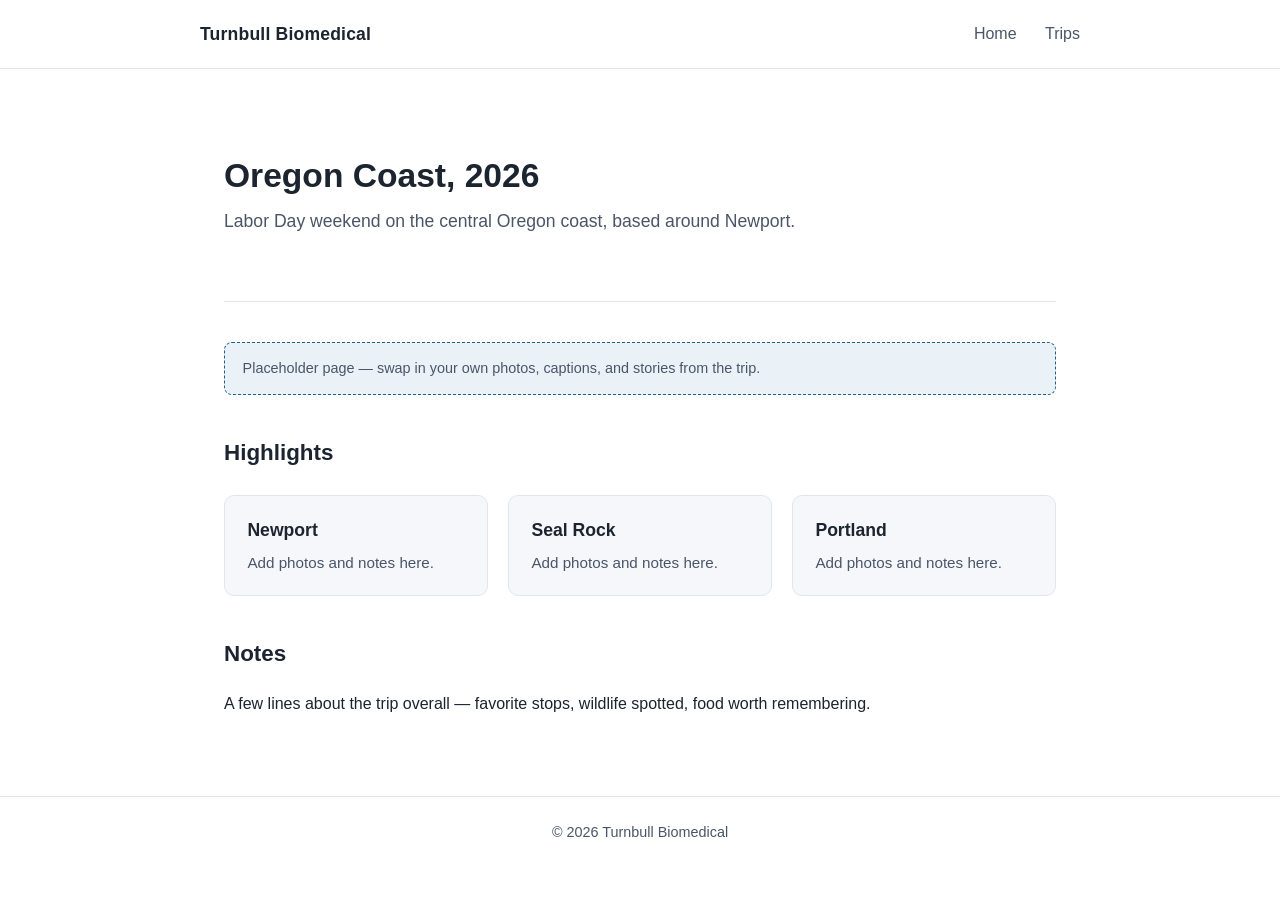
==== trips/oregon.html @ ddab0604 "Initial site" ====
<!DOCTYPE html>
<html lang="en">
<head>
  <meta charset="UTF-8">
  <meta name="viewport" content="width=device-width, initial-scale=1.0">
  <title>Oregon Coast, 2026 — Trips</title>
  <link rel="stylesheet" href="../assets/style.css">
</head>
<body>
  <header class="site-header">
    <div class="wrap">
      <div class="brand"><a href="../index.html" style="color:inherit;">Turnbull Biomedical</a></div>
      <nav>
        <a href="../index.html">Home</a>
        <a href="index.html">Trips</a>
      </nav>
    </div>
  </header>

  <main>
    <section class="hero">
      <h1>Oregon Coast, 2026</h1>
      <p class="trip-meta">Labor Day weekend on the central Oregon coast, based around Newport.</p>
    </section>

    <div class="placeholder-note">
      Placeholder page — swap in your own photos, captions, and stories from the trip.
    </div>

    <section>
      <h2>Highlights</h2>
      <div class="card-grid">
        <div class="card"><h3>Newport</h3><p>Add photos and notes here.</p></div>
        <div class="card"><h3>Seal Rock</h3><p>Add photos and notes here.</p></div>
        <div class="card"><h3>Portland</h3><p>Add photos and notes here.</p></div>
      </div>
    </section>

    <section>
      <h2>Notes</h2>
      <p>A few lines about the trip overall — favorite stops, wildlife spotted, food worth remembering.</p>
    </section>
  </main>

  <footer class="site-footer">
    &copy; 2026 Turnbull Biomedical
  </footer>
</body>
</html>
---- assets/style.css ----
/* Turnbull Biomedical — shared site styles */

:root {
  --ink: #1c2430;
  --ink-soft: #4a5568;
  --paper: #ffffff;
  --paper-soft: #f5f7fa;
  --line: #e2e6ec;
  --accent: #1f5f8b;
  --accent-soft: #eaf2f8;
  --max-width: 880px;
}

* { box-sizing: border-box; }

html { scroll-behavior: smooth; }

body {
  margin: 0;
  font-family: -apple-system, BlinkMacSystemFont, "Segoe UI", Helvetica, Arial, sans-serif;
  color: var(--ink);
  background: var(--paper);
  line-height: 1.6;
}

a { color: var(--accent); text-decoration: none; }
a:hover { text-decoration: underline; }

.site-header {
  border-bottom: 1px solid var(--line);
  padding: 1.25rem 1.5rem;
}

.site-header .wrap {
  max-width: var(--max-width);
  margin: 0 auto;
  display: flex;
  align-items: center;
  justify-content: space-between;
  flex-wrap: wrap;
  gap: 0.75rem;
}

.brand {
  font-weight: 700;
  font-size: 1.1rem;
  color: var(--ink);
  letter-spacing: 0.01em;
}

nav a {
  margin-left: 1.5rem;
  color: var(--ink-soft);
  font-weight: 500;
}

nav a:first-child { margin-left: 0; }
nav a:hover { color: var(--accent); text-decoration: none; }

main {
  max-width: var(--max-width);
  margin: 0 auto;
  padding: 3rem 1.5rem 4rem;
}

.hero {
  padding: 2rem 0 3rem;
  border-bottom: 1px solid var(--line);
  margin-bottom: 2.5rem;
}

.hero h1 {
  font-size: 2.1rem;
  margin: 0 0 0.75rem;
}

.hero p {
  color: var(--ink-soft);
  font-size: 1.1rem;
  max-width: 640px;
}

h2 { font-size: 1.4rem; margin-top: 2.5rem; }

.card-grid {
  display: grid;
  grid-template-columns: repeat(auto-fit, minmax(220px, 1fr));
  gap: 1.25rem;
  margin-top: 1.5rem;
}

.card {
  background: var(--paper-soft);
  border: 1px solid var(--line);
  border-radius: 10px;
  padding: 1.25rem 1.4rem;
}

.card h3 { margin: 0 0 0.4rem; font-size: 1.1rem; }
.card p { margin: 0; color: var(--ink-soft); font-size: 0.95rem; }

.placeholder-note {
  background: var(--accent-soft);
  border: 1px dashed var(--accent);
  border-radius: 8px;
  padding: 0.9rem 1.1rem;
  font-size: 0.9rem;
  color: var(--ink-soft);
  margin: 1.5rem 0;
}

.trip-meta {
  color: var(--ink-soft);
  font-size: 0.95rem;
  margin-top: -0.5rem;
}

.site-footer {
  border-top: 1px solid var(--line);
  padding: 1.5rem;
  text-align: center;
  color: var(--ink-soft);
  font-size: 0.9rem;
}
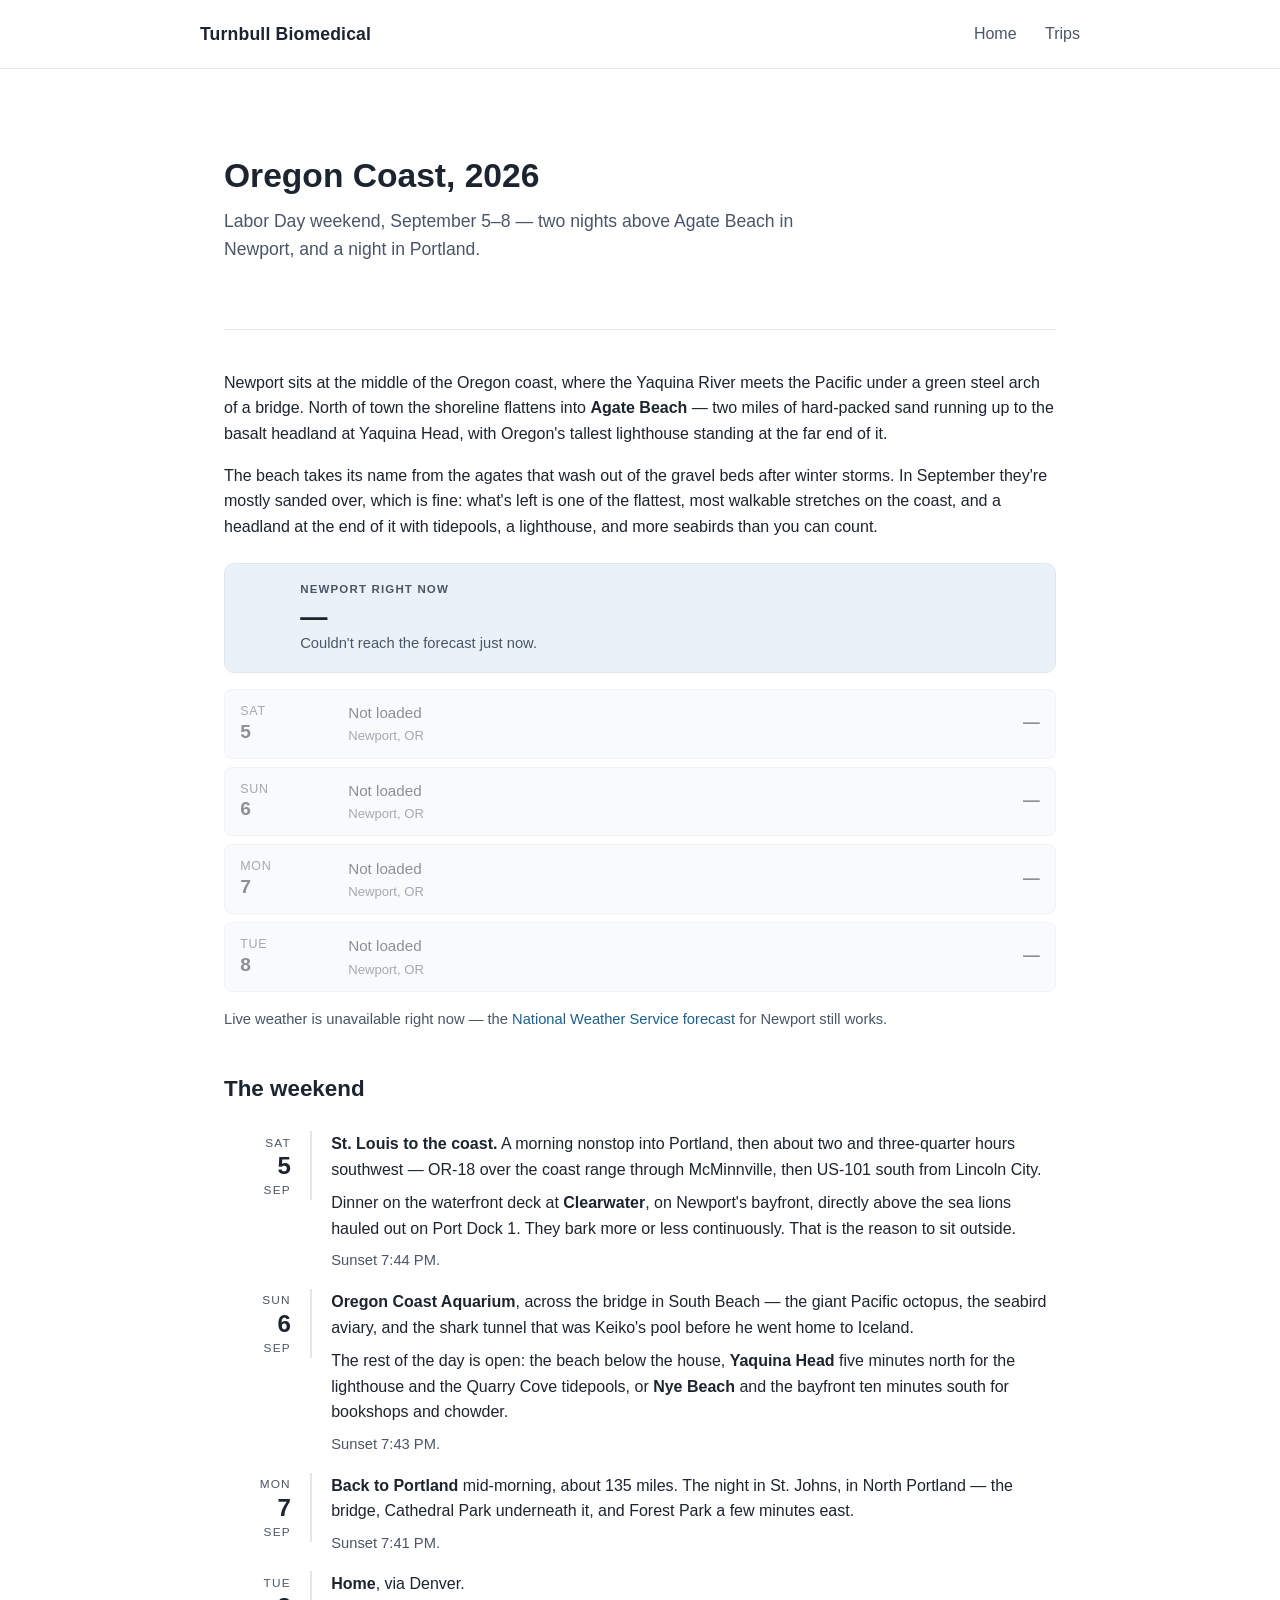
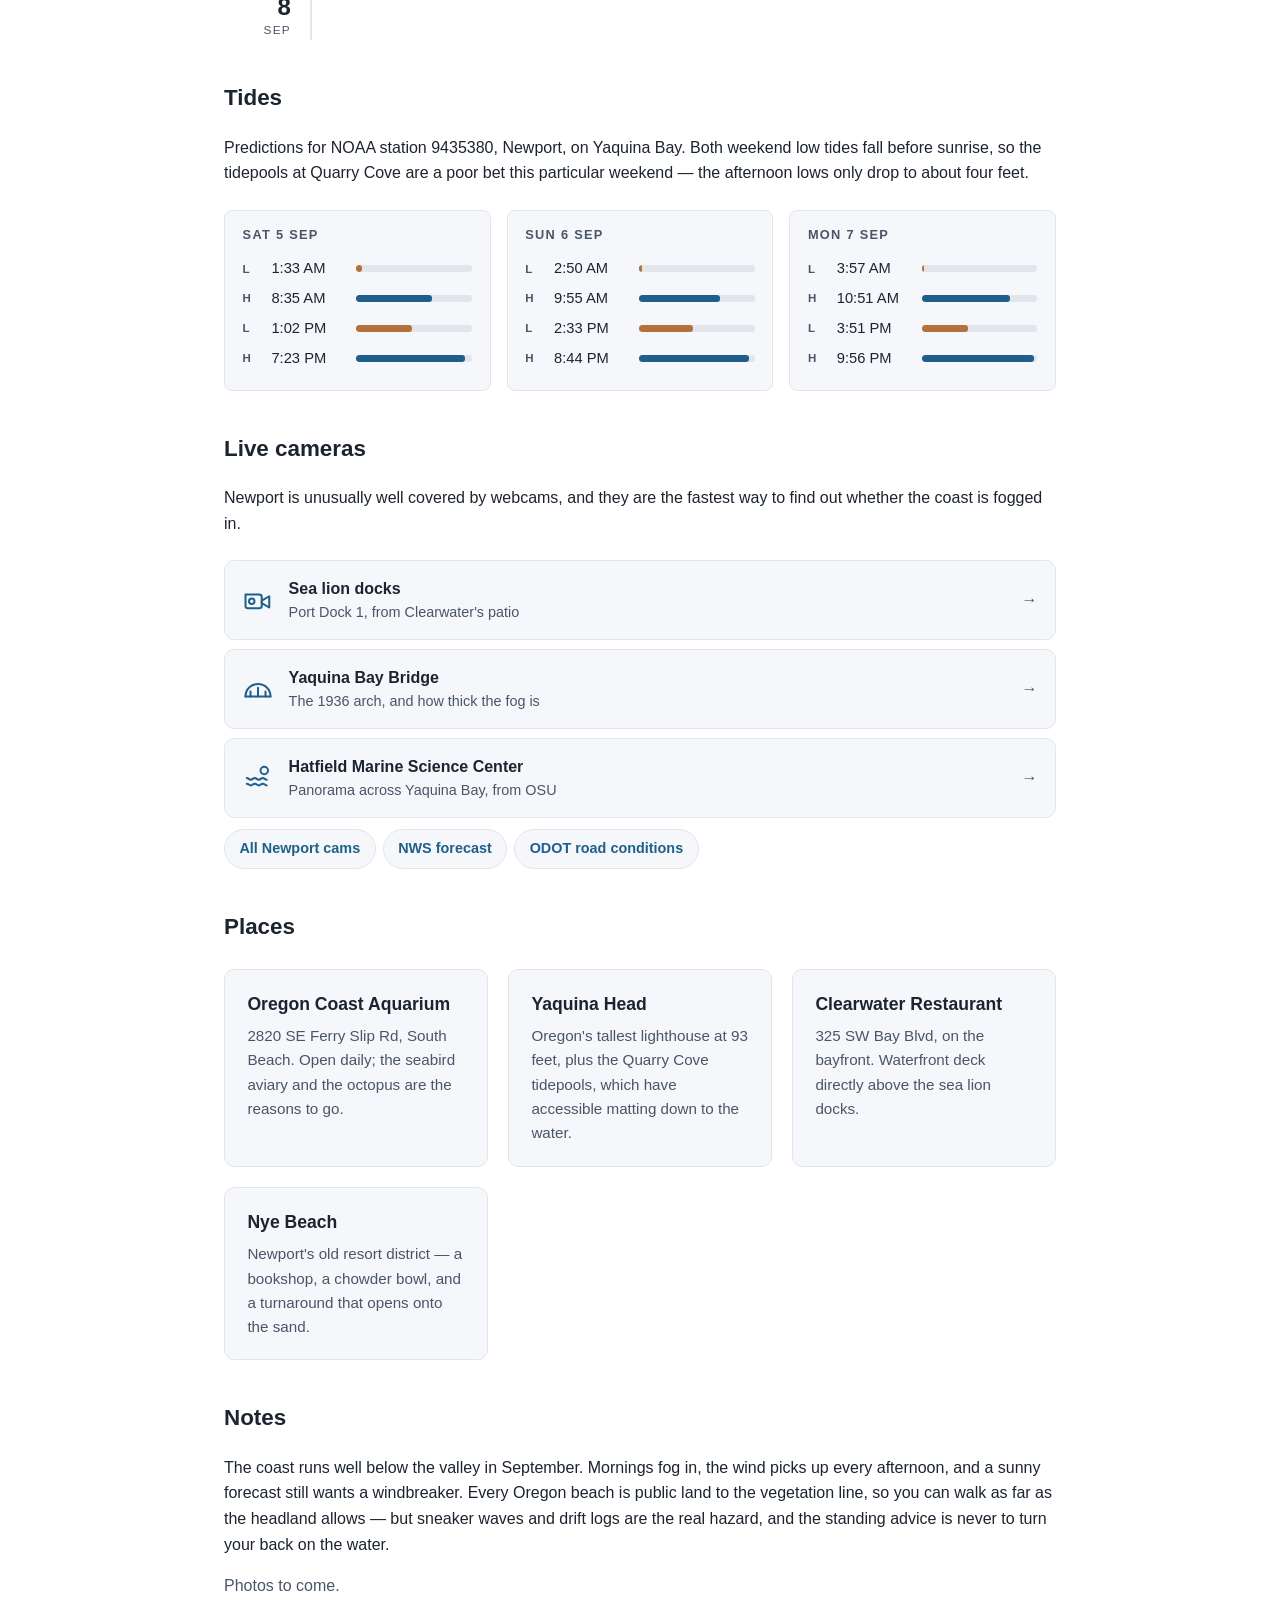
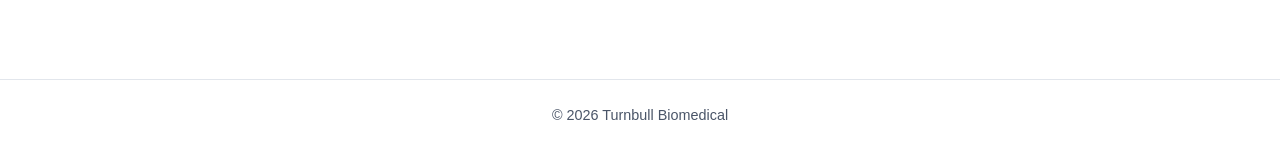
==== commit c3d86ba1: "Real Oregon trip page: content, tides, cameras, live weather" ====
--- a/trips/oregon.html
+++ b/trips/oregon.html
@@ -4,7 +4,135 @@
   <meta charset="UTF-8">
   <meta name="viewport" content="width=device-width, initial-scale=1.0">
   <title>Oregon Coast, 2026 — Trips</title>
+  <meta name="description" content="Labor Day weekend on the central Oregon coast — Agate Beach, Yaquina Head, and the sea lion docks at Newport.">
   <link rel="stylesheet" href="../assets/style.css">
+  <link rel="preconnect" href="https://api.open-meteo.com">
+  <style>
+    /* Page-local styles for the trip pages. Everything else comes from assets/style.css. */
+
+    .t-live {
+      display: flex;
+      align-items: center;
+      gap: 1rem;
+      background: var(--accent-soft);
+      border: 1px solid var(--line);
+      border-radius: 10px;
+      padding: 1rem 1.2rem;
+      margin: 1.5rem 0 0;
+      min-height: 84px;
+    }
+    .t-live .t-ic { flex: 0 0 auto; width: 40px; height: 40px; color: var(--accent); }
+    .t-live .t-ic svg { display: block; width: 100%; height: 100%; }
+    .t-live-label {
+      margin: 0 0 .15rem;
+      font-size: .72rem;
+      letter-spacing: .1em;
+      text-transform: uppercase;
+      color: var(--ink-soft);
+      font-weight: 600;
+    }
+    .t-live-temp {
+      margin: 0;
+      font-size: 1.7rem;
+      font-weight: 700;
+      line-height: 1.15;
+      font-variant-numeric: tabular-nums;
+    }
+    .t-live-temp small { font-size: .95rem; font-weight: 400; color: var(--ink-soft); }
+    .t-live-desc { margin: 0; font-size: .92rem; color: var(--ink-soft); }
+
+    .t-fc { display: flex; flex-direction: column; gap: .5rem; margin-top: 1rem; }
+    .t-fcrow {
+      display: grid;
+      grid-template-columns: 3.4rem 28px 1fr auto;
+      gap: .8rem;
+      align-items: center;
+      background: var(--paper-soft);
+      border: 1px solid var(--line);
+      border-radius: 8px;
+      padding: .7rem .95rem;
+    }
+    .t-fcrow .t-d { font-size: .78rem; color: var(--ink-soft); line-height: 1.25; text-transform: uppercase; letter-spacing: .06em; }
+    .t-fcrow .t-d b { display: block; font-size: 1.2rem; color: var(--ink); letter-spacing: 0; }
+    .t-fcrow .t-ic { color: var(--accent); }
+    .t-fcrow .t-ic svg { display: block; width: 28px; height: 28px; }
+    .t-fcrow .t-cond { font-size: .95rem; min-width: 0; }
+    .t-fcrow .t-cond em { display: block; font-style: normal; font-size: .82rem; color: var(--ink-soft); }
+    .t-fcrow .t-tt { font-size: 1.05rem; font-weight: 700; white-space: nowrap; font-variant-numeric: tabular-nums; }
+    .t-fcrow .t-tt span { font-weight: 400; color: var(--ink-soft); }
+    .t-skel { opacity: .5; }
+
+    .t-days { display: flex; flex-direction: column; gap: 1rem; margin-top: 1.5rem; }
+    .t-day {
+      display: grid;
+      grid-template-columns: 5.5rem 1fr;
+      gap: 1.2rem;
+      align-items: start;
+    }
+    .t-day .t-mark {
+      text-align: right;
+      border-right: 2px solid var(--line);
+      padding-right: 1.2rem;
+      padding-top: .15rem;
+    }
+    .t-day .t-mark span { display: block; font-size: .74rem; letter-spacing: .1em; text-transform: uppercase; color: var(--ink-soft); }
+    .t-day .t-mark b { display: block; font-size: 1.5rem; line-height: 1.2; }
+    .t-day .t-body p { margin: 0 0 .5rem; }
+    .t-day .t-body p:last-child { margin-bottom: 0; }
+    .t-day .t-body p.t-dim { font-size: .92rem; color: var(--ink-soft); }
+
+    .t-links { display: flex; flex-wrap: wrap; gap: .45rem; margin: .7rem 0 0; }
+    .t-links a {
+      display: inline-flex;
+      align-items: center;
+      min-height: 40px;
+      padding: 0 .9rem;
+      border: 1px solid var(--line);
+      border-radius: 20px;
+      background: var(--paper-soft);
+      font-size: .9rem;
+      font-weight: 600;
+      color: var(--accent);
+    }
+    .t-links a:hover { background: var(--accent-soft); text-decoration: none; }
+
+    .t-tides { display: grid; grid-template-columns: repeat(auto-fit, minmax(220px, 1fr)); gap: 1rem; margin-top: 1.5rem; }
+    .t-tideday { background: var(--paper-soft); border: 1px solid var(--line); border-radius: 8px; padding: .9rem 1.1rem 1rem; }
+    .t-tideday h3 { margin: 0 0 .5rem; font-size: .8rem; letter-spacing: .1em; text-transform: uppercase; color: var(--ink-soft); font-weight: 600; }
+    .t-tiderow { display: grid; grid-template-columns: 1.3rem 4.8rem 1fr; gap: .5rem; align-items: center; padding: .2rem 0; font-size: .92rem; font-variant-numeric: tabular-nums; }
+    .t-tiderow .t-t { font-size: .72rem; letter-spacing: .06em; color: var(--ink-soft); font-weight: 600; }
+    .t-tiderow .t-bar { height: .45rem; background: var(--line); border-radius: 3px; overflow: hidden; }
+    .t-tiderow .t-bar i { display: block; height: 100%; background: var(--accent); border-radius: 3px; }
+    .t-tiderow.t-low .t-bar i { background: #b4713a; }
+
+    .t-cams { display: flex; flex-direction: column; gap: .6rem; margin-top: 1.5rem; }
+    .t-cam {
+      display: flex;
+      align-items: center;
+      gap: 1rem;
+      border: 1px solid var(--line);
+      border-radius: 10px;
+      background: var(--paper-soft);
+      padding: .9rem 1.1rem;
+      min-height: 66px;
+    }
+    .t-cam:hover { background: var(--accent-soft); text-decoration: none; }
+    .t-cam .t-ic { flex: 0 0 auto; width: 30px; height: 30px; color: var(--accent); }
+    .t-cam .t-ic svg { display: block; width: 100%; height: 100%; }
+    .t-cam b { display: block; font-size: 1rem; color: var(--ink); }
+    .t-cam em { display: block; font-style: normal; font-size: .9rem; color: var(--ink-soft); }
+    .t-cam .t-arrow { margin-left: auto; color: var(--ink-soft); }
+
+    .t-note { font-size: .92rem; color: var(--ink-soft); margin-top: 1rem; }
+
+    @media (max-width: 32rem) {
+      .t-day { grid-template-columns: 3.6rem 1fr; gap: 0 .9rem; }
+      .t-day .t-mark { padding-right: .9rem; }
+      .t-day .t-mark b { font-size: 1.2rem; }
+      .t-fcrow { grid-template-columns: 3rem 24px 1fr auto; gap: .6rem; }
+      .t-fcrow .t-ic svg { width: 24px; height: 24px; }
+    }
+  </style>
 </head>
 <body>
   <header class="site-header">
@@ -20,30 +148,289 @@
   <main>
     <section class="hero">
       <h1>Oregon Coast, 2026</h1>
-      <p class="trip-meta">Labor Day weekend on the central Oregon coast, based around Newport.</p>
-    </section>
-
-    <div class="placeholder-note">
-      Placeholder page — swap in your own photos, captions, and stories from the trip.
-    </div>
-
-    <section>
-      <h2>Highlights</h2>
+      <p class="trip-meta">Labor Day weekend, September 5–8 — two nights above Agate Beach in Newport, and a night in Portland.</p>
+    </section>
+
+    <section>
+      <p>Newport sits at the middle of the Oregon coast, where the Yaquina River meets the Pacific under a green steel arch of a bridge. North of town the shoreline flattens into <strong>Agate Beach</strong> — two miles of hard-packed sand running up to the basalt headland at Yaquina Head, with Oregon's tallest lighthouse standing at the far end of it.</p>
+
+      <p>The beach takes its name from the agates that wash out of the gravel beds after winter storms. In September they're mostly sanded over, which is fine: what's left is one of the flattest, most walkable stretches on the coast, and a headland at the end of it with tidepools, a lighthouse, and more seabirds than you can count.</p>
+
+      <div class="t-live" id="now">
+        <div class="t-ic" id="nowIcon" aria-hidden="true"></div>
+        <div>
+          <p class="t-live-label">Newport right now</p>
+          <p class="t-live-temp" id="nowTemp">&mdash;<small>&deg;F</small></p>
+          <p class="t-live-desc" id="nowDesc">Checking the coast&hellip;</p>
+        </div>
+      </div>
+
+      <div class="t-fc" id="fc">
+        <div class="t-fcrow t-skel"><span class="t-d">Sat<b>5</b></span><span class="t-ic"></span><span class="t-cond">Loading&hellip;<em>Newport, OR</em></span><span class="t-tt">&mdash;</span></div>
+        <div class="t-fcrow t-skel"><span class="t-d">Sun<b>6</b></span><span class="t-ic"></span><span class="t-cond">Loading&hellip;<em>Newport, OR</em></span><span class="t-tt">&mdash;</span></div>
+        <div class="t-fcrow t-skel"><span class="t-d">Mon<b>7</b></span><span class="t-ic"></span><span class="t-cond">Loading&hellip;<em>Newport, OR</em></span><span class="t-tt">&mdash;</span></div>
+        <div class="t-fcrow t-skel"><span class="t-d">Tue<b>8</b></span><span class="t-ic"></span><span class="t-cond">Loading&hellip;<em>Newport, OR</em></span><span class="t-tt">&mdash;</span></div>
+      </div>
+      <p class="t-note" id="fcNote">Live conditions from Open-Meteo, refreshed whenever this page loads.</p>
+    </section>
+
+    <section>
+      <h2>The weekend</h2>
+      <div class="t-days">
+
+        <div class="t-day">
+          <div class="t-mark"><span>Sat</span><b>5</b><span>Sep</span></div>
+          <div class="t-body">
+            <p><strong>St. Louis to the coast.</strong> A morning nonstop into Portland, then about two and three-quarter hours southwest — OR-18 over the coast range through McMinnville, then US-101 south from Lincoln City.</p>
+            <p>Dinner on the waterfront deck at <strong>Clearwater</strong>, on Newport's bayfront, directly above the sea lions hauled out on Port Dock 1. They bark more or less continuously. That is the reason to sit outside.</p>
+            <p class="t-dim">Sunset 7:44 PM.</p>
+          </div>
+        </div>
+
+        <div class="t-day">
+          <div class="t-mark"><span>Sun</span><b>6</b><span>Sep</span></div>
+          <div class="t-body">
+            <p><strong>Oregon Coast Aquarium</strong>, across the bridge in South Beach — the giant Pacific octopus, the seabird aviary, and the shark tunnel that was Keiko's pool before he went home to Iceland.</p>
+            <p>The rest of the day is open: the beach below the house, <strong>Yaquina Head</strong> five minutes north for the lighthouse and the Quarry Cove tidepools, or <strong>Nye Beach</strong> and the bayfront ten minutes south for bookshops and chowder.</p>
+            <p class="t-dim">Sunset 7:43 PM.</p>
+          </div>
+        </div>
+
+        <div class="t-day">
+          <div class="t-mark"><span>Mon</span><b>7</b><span>Sep</span></div>
+          <div class="t-body">
+            <p><strong>Back to Portland</strong> mid-morning, about 135 miles. The night in St. Johns, in North Portland — the bridge, Cathedral Park underneath it, and Forest Park a few minutes east.</p>
+            <p class="t-dim">Sunset 7:41 PM.</p>
+          </div>
+        </div>
+
+        <div class="t-day">
+          <div class="t-mark"><span>Tue</span><b>8</b><span>Sep</span></div>
+          <div class="t-body">
+            <p><strong>Home</strong>, via Denver.</p>
+          </div>
+        </div>
+
+      </div>
+    </section>
+
+    <section>
+      <h2>Tides</h2>
+      <p>Predictions for NOAA station 9435380, Newport, on Yaquina Bay. Both weekend low tides fall before sunrise, so the tidepools at Quarry Cove are a poor bet this particular weekend — the afternoon lows only drop to about four feet.</p>
+
+      <div class="t-tides">
+
+        <div class="t-tideday">
+          <h3>Sat 5 Sep</h3>
+          <div class="t-tiderow t-low"><span class="t-t">L</span><span>1:33 AM</span><span class="t-bar"><i style="width:5%"></i></span></div>
+          <div class="t-tiderow"><span class="t-t">H</span><span>8:35 AM</span><span class="t-bar"><i style="width:65%"></i></span></div>
+          <div class="t-tiderow t-low"><span class="t-t">L</span><span>1:02 PM</span><span class="t-bar"><i style="width:48%"></i></span></div>
+          <div class="t-tiderow"><span class="t-t">H</span><span>7:23 PM</span><span class="t-bar"><i style="width:94%"></i></span></div>
+        </div>
+
+        <div class="t-tideday">
+          <h3>Sun 6 Sep</h3>
+          <div class="t-tiderow t-low"><span class="t-t">L</span><span>2:50 AM</span><span class="t-bar"><i style="width:3%"></i></span></div>
+          <div class="t-tiderow"><span class="t-t">H</span><span>9:55 AM</span><span class="t-bar"><i style="width:70%"></i></span></div>
+          <div class="t-tiderow t-low"><span class="t-t">L</span><span>2:33 PM</span><span class="t-bar"><i style="width:47%"></i></span></div>
+          <div class="t-tiderow"><span class="t-t">H</span><span>8:44 PM</span><span class="t-bar"><i style="width:95%"></i></span></div>
+        </div>
+
+        <div class="t-tideday">
+          <h3>Mon 7 Sep</h3>
+          <div class="t-tiderow t-low"><span class="t-t">L</span><span>3:57 AM</span><span class="t-bar"><i style="width:2%"></i></span></div>
+          <div class="t-tiderow"><span class="t-t">H</span><span>10:51 AM</span><span class="t-bar"><i style="width:76%"></i></span></div>
+          <div class="t-tiderow t-low"><span class="t-t">L</span><span>3:51 PM</span><span class="t-bar"><i style="width:40%"></i></span></div>
+          <div class="t-tiderow"><span class="t-t">H</span><span>9:56 PM</span><span class="t-bar"><i style="width:97%"></i></span></div>
+        </div>
+
+      </div>
+    </section>
+
+    <section>
+      <h2>Live cameras</h2>
+      <p>Newport is unusually well covered by webcams, and they are the fastest way to find out whether the coast is fogged in.</p>
+
+      <div class="t-cams">
+
+        <a class="t-cam" href="https://g1.ipcamlive.com/player/player.php?alias=clearwaterpatiocam">
+          <span class="t-ic" aria-hidden="true"><svg viewBox="0 0 24 24" fill="none" stroke="currentColor" stroke-width="1.6" stroke-linecap="round" stroke-linejoin="round"><path d="M2 7.5h11a2 2 0 0 1 2 2v7a2 2 0 0 1-2 2H4a2 2 0 0 1-2-2z"/><path d="M15 12.5l6-3.5v9l-6-3.5z"/><circle cx="7" cy="13" r="2.2"/></svg></span>
+          <span>
+            <b>Sea lion docks</b>
+            <em>Port Dock 1, from Clearwater's patio</em>
+          </span>
+          <span class="t-arrow">&rarr;</span>
+        </a>
+
+        <a class="t-cam" href="https://ipcamlive.com/player/player.php?alias=yaquinabaybridge">
+          <span class="t-ic" aria-hidden="true"><svg viewBox="0 0 24 24" fill="none" stroke="currentColor" stroke-width="1.6" stroke-linecap="round" stroke-linejoin="round"><path d="M2 18h20"/><path d="M2 18c0-6 4.5-10 10-10s10 4 10 10"/><path d="M6 18v-4M12 18v-7M18 18v-4"/></svg></span>
+          <span>
+            <b>Yaquina Bay Bridge</b>
+            <em>The 1936 arch, and how thick the fog is</em>
+          </span>
+          <span class="t-arrow">&rarr;</span>
+        </a>
+
+        <a class="t-cam" href="https://webcam.oregonstate.edu/yaquinabay">
+          <span class="t-ic" aria-hidden="true"><svg viewBox="0 0 24 24" fill="none" stroke="currentColor" stroke-width="1.6" stroke-linecap="round" stroke-linejoin="round"><path d="M3 16.5c1.6 0 1.6 1.4 3.2 1.4s1.6-1.4 3.2-1.4 1.6 1.4 3.2 1.4 1.6-1.4 3.2-1.4 1.6 1.4 3.2 1.4"/><path d="M3 12c1.6 0 1.6 1.4 3.2 1.4S7.8 12 9.4 12s1.6 1.4 3.2 1.4S14.2 12 15.8 12s1.6 1.4 3.2 1.4"/><circle cx="17" cy="6" r="3"/></svg></span>
+          <span>
+            <b>Hatfield Marine Science Center</b>
+            <em>Panorama across Yaquina Bay, from OSU</em>
+          </span>
+          <span class="t-arrow">&rarr;</span>
+        </a>
+
+      </div>
+
+      <div class="t-links">
+        <a href="https://www.discovernewport.com/webcams-newport">All Newport cams</a>
+        <a href="https://forecast.weather.gov/MapClick.php?lat=44.6368&amp;lon=-124.0535">NWS forecast</a>
+        <a href="https://www.tripcheck.com/">ODOT road conditions</a>
+      </div>
+    </section>
+
+    <section>
+      <h2>Places</h2>
       <div class="card-grid">
-        <div class="card"><h3>Newport</h3><p>Add photos and notes here.</p></div>
-        <div class="card"><h3>Seal Rock</h3><p>Add photos and notes here.</p></div>
-        <div class="card"><h3>Portland</h3><p>Add photos and notes here.</p></div>
+        <div class="card">
+          <h3>Oregon Coast Aquarium</h3>
+          <p>2820 SE Ferry Slip Rd, South Beach. Open daily; the seabird aviary and the octopus are the reasons to go.</p>
+        </div>
+        <div class="card">
+          <h3>Yaquina Head</h3>
+          <p>Oregon's tallest lighthouse at 93 feet, plus the Quarry Cove tidepools, which have accessible matting down to the water.</p>
+        </div>
+        <div class="card">
+          <h3>Clearwater Restaurant</h3>
+          <p>325 SW Bay Blvd, on the bayfront. Waterfront deck directly above the sea lion docks.</p>
+        </div>
+        <div class="card">
+          <h3>Nye Beach</h3>
+          <p>Newport's old resort district — a bookshop, a chowder bowl, and a turnaround that opens onto the sand.</p>
+        </div>
       </div>
     </section>
 
     <section>
       <h2>Notes</h2>
-      <p>A few lines about the trip overall — favorite stops, wildlife spotted, food worth remembering.</p>
+      <p>The coast runs well below the valley in September. Mornings fog in, the wind picks up every afternoon, and a sunny forecast still wants a windbreaker. Every Oregon beach is public land to the vegetation line, so you can walk as far as the headland allows — but sneaker waves and drift logs are the real hazard, and the standing advice is never to turn your back on the water.</p>
+      <p class="t-dim" style="color:var(--ink-soft);">Photos to come.</p>
     </section>
   </main>
 
   <footer class="site-footer">
     &copy; 2026 Turnbull Biomedical
   </footer>
+
+<script>
+(function () {
+  "use strict";
+
+  var LAT = 44.6368, LON = -124.0535;
+  var TRIP = ["2026-09-05", "2026-09-06", "2026-09-07", "2026-09-08"];
+
+  var S = 'fill="none" stroke="currentColor" stroke-width="1.6" stroke-linecap="round" stroke-linejoin="round"';
+  var ICONS = {
+    sun:   '<svg viewBox="0 0 24 24" ' + S + '><circle cx="12" cy="12" r="4.2"/><path d="M12 2v2M12 20v2M2 12h2M20 12h2M4.9 4.9l1.5 1.5M17.6 17.6l1.5 1.5M19.1 4.9l-1.5 1.5M6.4 17.6l-1.5 1.5"/></svg>',
+    part:  '<svg viewBox="0 0 24 24" ' + S + '><circle cx="8.5" cy="8.5" r="3.2"/><path d="M8.5 1.8v1.6M1.8 8.5h1.6M3.9 3.9l1.1 1.1M13.1 3.9l-1.1 1.1"/><path d="M7.5 19.5h9.8a3.2 3.2 0 0 0 .3-6.4 4.6 4.6 0 0 0-8.8-.6 3.5 3.5 0 0 0-1.3 7z"/></svg>',
+    cloud: '<svg viewBox="0 0 24 24" ' + S + '><path d="M6.8 18.5h10.4a3.4 3.4 0 0 0 .3-6.8 4.9 4.9 0 0 0-9.4-.7 3.7 3.7 0 0 0-1.3 7.5z"/></svg>',
+    fog:   '<svg viewBox="0 0 24 24" ' + S + '><path d="M6.8 14.5h10.4a3.4 3.4 0 0 0 .3-6.8 4.9 4.9 0 0 0-9.4-.7 3.7 3.7 0 0 0-1.3 7.5z"/><path d="M4 18h16M6 21h12"/></svg>',
+    rain:  '<svg viewBox="0 0 24 24" ' + S + '><path d="M6.8 14.8h10.4a3.4 3.4 0 0 0 .3-6.8 4.9 4.9 0 0 0-9.4-.7 3.7 3.7 0 0 0-1.3 7.5z"/><path d="M8.5 18l-1 3M13 18l-1 3M17.5 18l-1 3"/></svg>',
+    storm: '<svg viewBox="0 0 24 24" ' + S + '><path d="M6.8 14.2h10.4a3.4 3.4 0 0 0 .3-6.8 4.9 4.9 0 0 0-9.4-.7 3.7 3.7 0 0 0-1.3 7.5z"/><path d="M13 16l-3 4h3.5l-1 3.2"/></svg>'
+  };
+
+  function describe(code) {
+    if (code === 0) return ["Clear", "sun"];
+    if (code === 1) return ["Mostly clear", "sun"];
+    if (code === 2) return ["Partly cloudy", "part"];
+    if (code === 3) return ["Overcast", "cloud"];
+    if (code === 45 || code === 48) return ["Fog", "fog"];
+    if (code >= 51 && code <= 57) return ["Drizzle", "rain"];
+    if (code >= 61 && code <= 67) return ["Rain", "rain"];
+    if (code >= 71 && code <= 77) return ["Snow", "rain"];
+    if (code >= 80 && code <= 82) return ["Rain showers", "rain"];
+    if (code === 85 || code === 86) return ["Snow showers", "rain"];
+    if (code >= 95) return ["Thunderstorms", "storm"];
+    return ["—", "cloud"];
+  }
+
+  var DOW = ["Sun", "Mon", "Tue", "Wed", "Thu", "Fri", "Sat"];
+  function label(iso) {
+    var p = iso.split("-");
+    var d = new Date(Number(p[0]), Number(p[1]) - 1, Number(p[2]));
+    return [DOW[d.getDay()], String(Number(p[2]))];
+  }
+
+  function esc(s) {
+    return String(s).replace(/[&<>"]/g, function (c) {
+      return { "&": "&amp;", "<": "&lt;", ">": "&gt;", '"': "&quot;" }[c];
+    });
+  }
+
+  var url = "https://api.open-meteo.com/v1/forecast" +
+    "?latitude=" + LAT + "&longitude=" + LON +
+    "&current=temperature_2m,weather_code,wind_speed_10m" +
+    "&daily=weather_code,temperature_2m_max,temperature_2m_min,precipitation_probability_max,wind_speed_10m_max" +
+    "&temperature_unit=fahrenheit&wind_speed_unit=mph&timezone=America%2FLos_Angeles&forecast_days=10";
+
+  fetch(url, { cache: "no-store" })
+    .then(function (r) {
+      if (!r.ok) throw new Error("HTTP " + r.status);
+      return r.json();
+    })
+    .then(function (data) {
+      var cur = data && data.current;
+      var day = data && data.daily;
+      if (!cur || !day || !day.time) throw new Error("unexpected shape");
+
+      var d = describe(cur.weather_code);
+      document.getElementById("nowIcon").innerHTML = ICONS[d[1]];
+      document.getElementById("nowTemp").innerHTML =
+        Math.round(cur.temperature_2m) + "<small>°F</small>";
+      document.getElementById("nowDesc").textContent =
+        d[0] + " · wind " + Math.round(cur.wind_speed_10m) + " mph";
+
+      var want = TRIP.filter(function (t) { return day.time.indexOf(t) !== -1; });
+      if (want.length === 0) want = day.time.slice(0, 4);
+
+      var html = "";
+      for (var i = 0; i < want.length; i++) {
+        var idx = day.time.indexOf(want[i]);
+        if (idx === -1) continue;
+        var dd = describe(day.weather_code[idx]);
+        var lab = label(want[i]);
+        var pop = day.precipitation_probability_max[idx];
+        var wind = Math.round(day.wind_speed_10m_max[idx]);
+        var sub = (pop === null || pop === undefined ? "" : pop + "% rain · ") + "wind to " + wind + " mph";
+        html +=
+          '<div class="t-fcrow">' +
+            '<span class="t-d">' + esc(lab[0]) + '<b>' + esc(lab[1]) + '</b></span>' +
+            '<span class="t-ic" aria-hidden="true">' + ICONS[dd[1]] + '</span>' +
+            '<span class="t-cond">' + esc(dd[0]) + '<em>' + esc(sub) + '</em></span>' +
+            '<span class="t-tt">' + Math.round(day.temperature_2m_max[idx]) +
+              '<span>/' + Math.round(day.temperature_2m_min[idx]) + '</span></span>' +
+          '</div>';
+      }
+      if (html) document.getElementById("fc").innerHTML = html;
+
+      var stamp = new Date();
+      document.getElementById("fcNote").textContent =
+        "Live conditions from Open-Meteo · updated " +
+        stamp.toLocaleTimeString([], { hour: "numeric", minute: "2-digit" });
+    })
+    .catch(function () {
+      document.getElementById("nowTemp").innerHTML = "&mdash;";
+      document.getElementById("nowDesc").textContent =
+        "Couldn't reach the forecast just now.";
+      var rows = document.querySelectorAll("#fc .t-fcrow");
+      for (var i = 0; i < rows.length; i++) {
+        rows[i].querySelector(".t-cond").innerHTML = "Not loaded<em>Newport, OR</em>";
+      }
+      document.getElementById("fcNote").innerHTML =
+        'Live weather is unavailable right now — the ' +
+        '<a href="https://forecast.weather.gov/MapClick.php?lat=44.6368&amp;lon=-124.0535">National Weather Service forecast</a> for Newport still works.';
+    });
+})();
+</script>
 </body>
 </html>
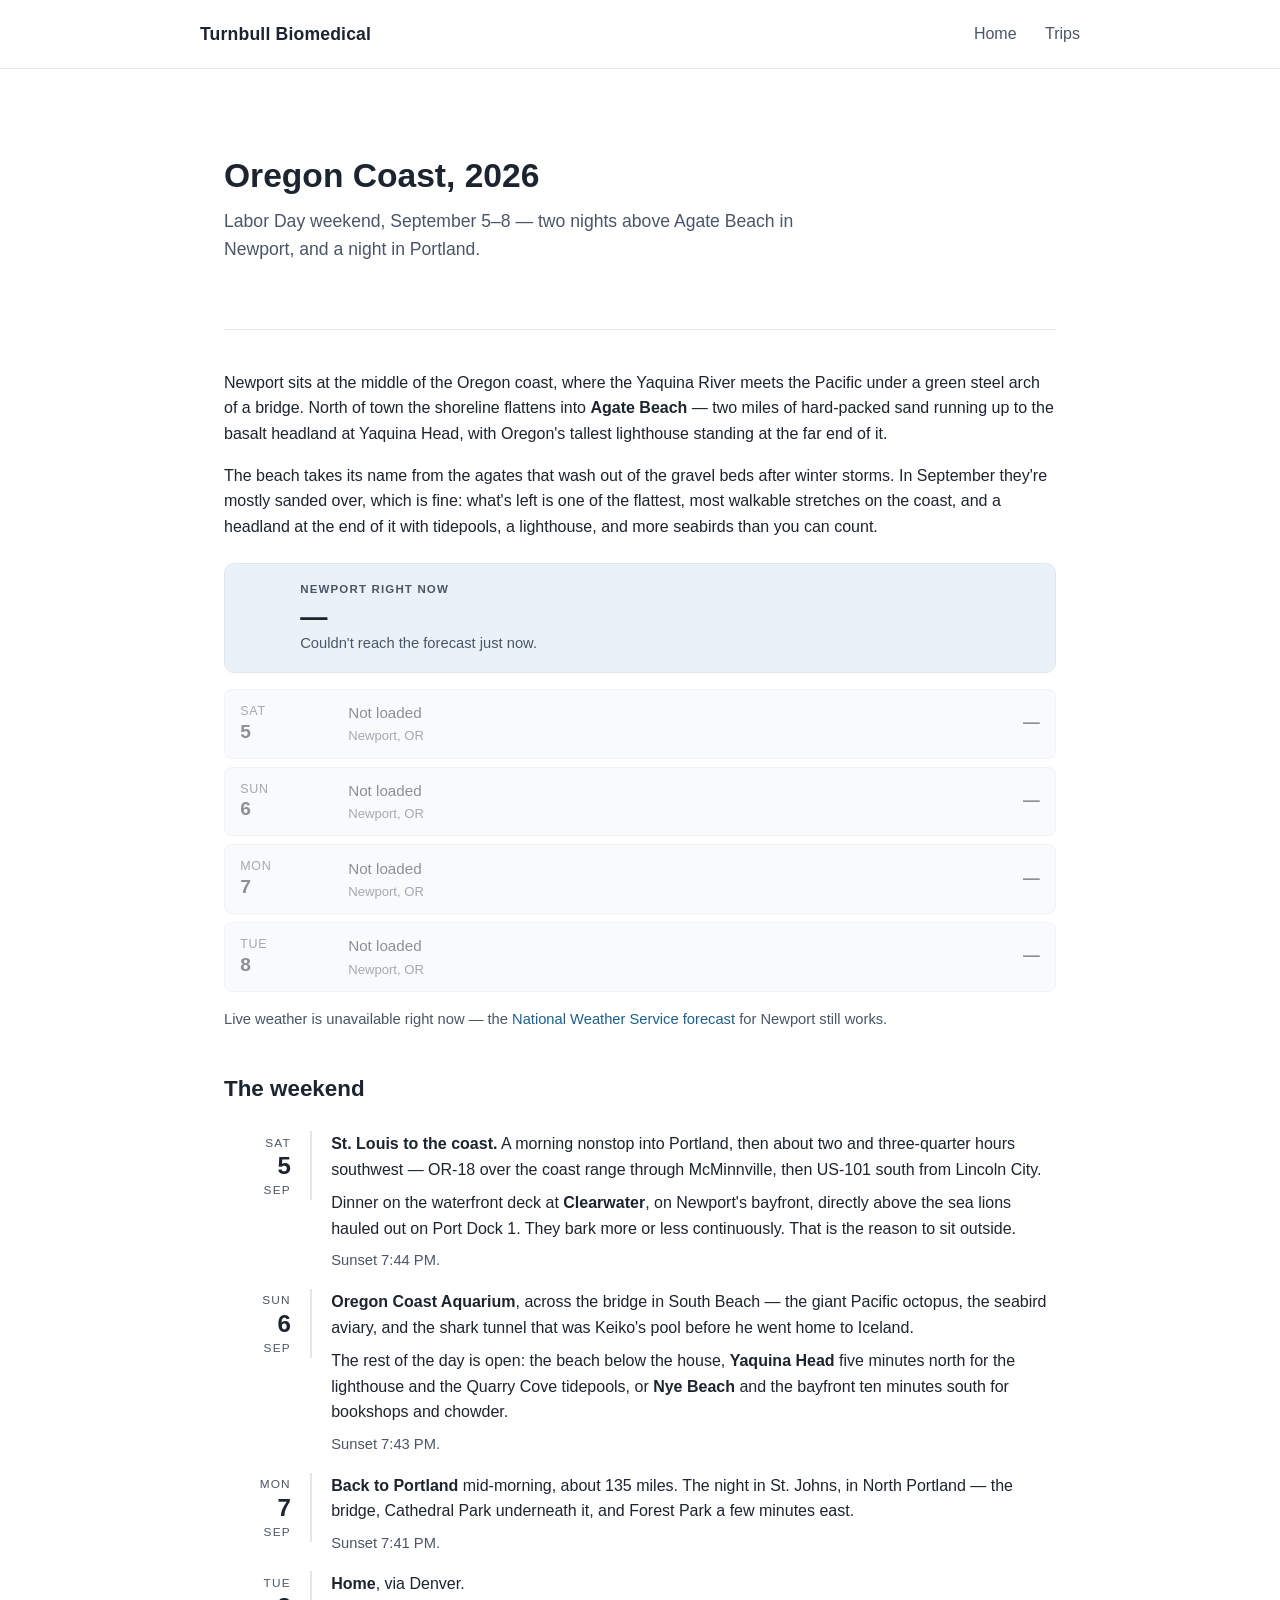
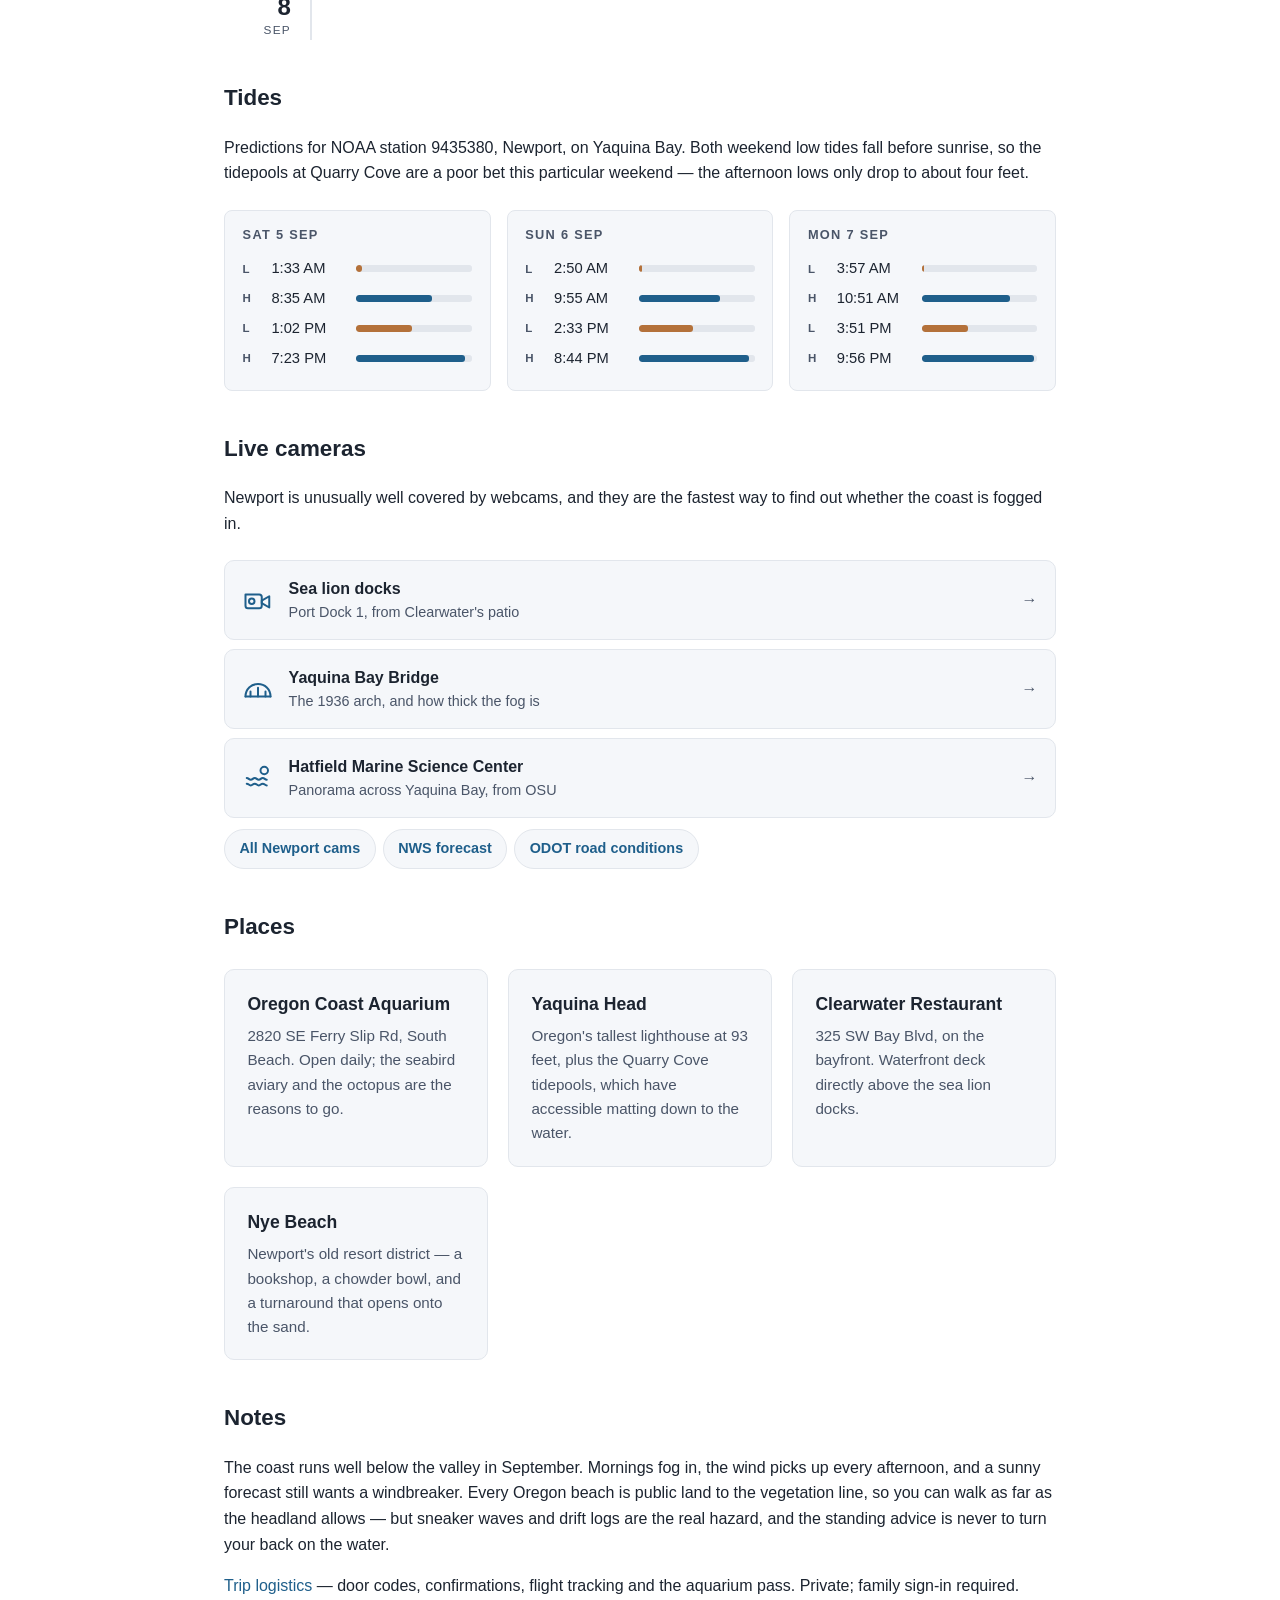
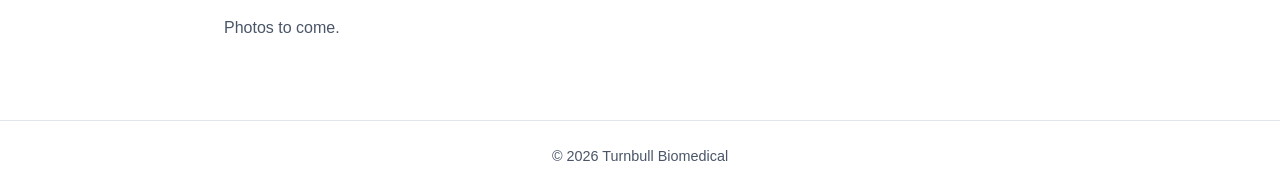
==== commit 22c73c8b: "Link to private trip logistics page" ====
--- a/trips/oregon.html
+++ b/trips/oregon.html
@@ -314,6 +314,7 @@
     <section>
       <h2>Notes</h2>
       <p>The coast runs well below the valley in September. Mornings fog in, the wind picks up every afternoon, and a sunny forecast still wants a windbreaker. Every Oregon beach is public land to the vegetation line, so you can walk as far as the headland allows — but sneaker waves and drift logs are the real hazard, and the standing advice is never to turn your back on the water.</p>
+      <p><a href="https://flat-snowflake-44e0.isaiah-turnbull.workers.dev/">Trip logistics</a> — door codes, confirmations, flight tracking and the aquarium pass. Private; family sign-in required.</p>
       <p class="t-dim" style="color:var(--ink-soft);">Photos to come.</p>
     </section>
   </main>
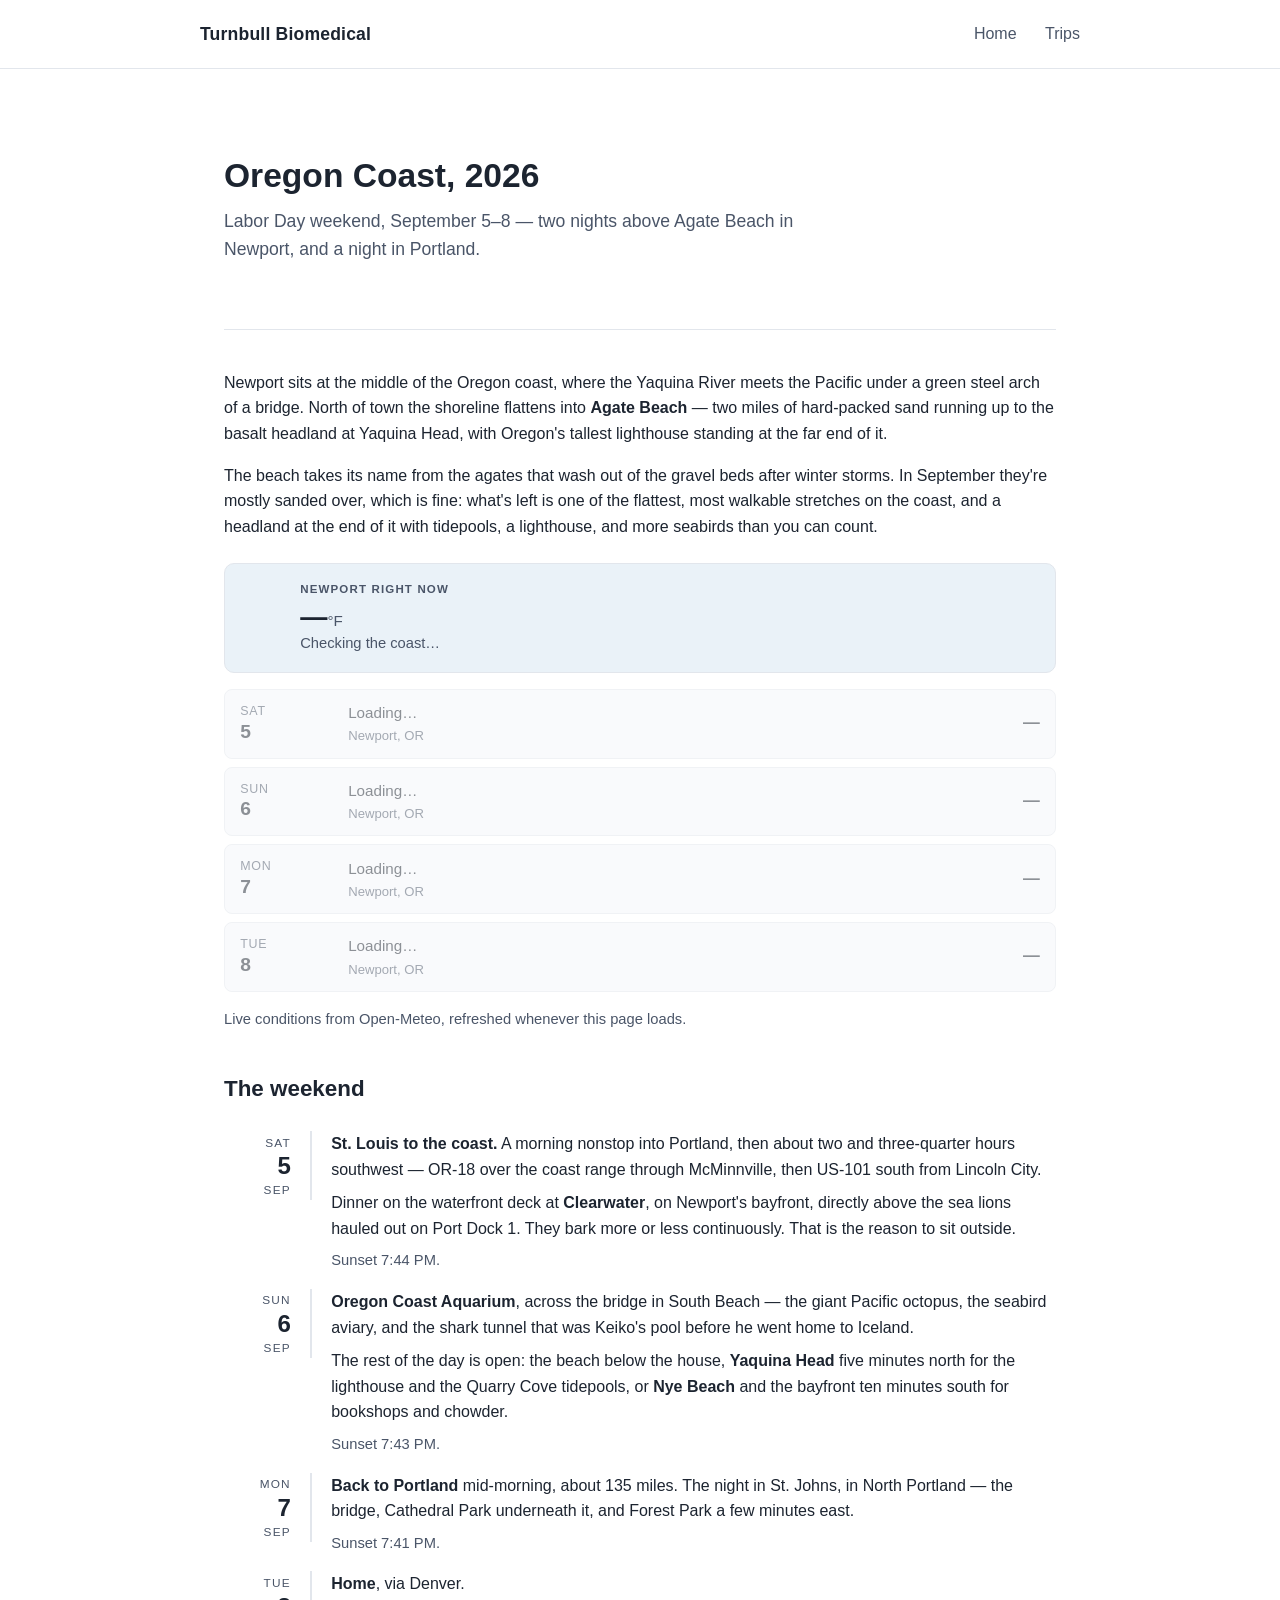
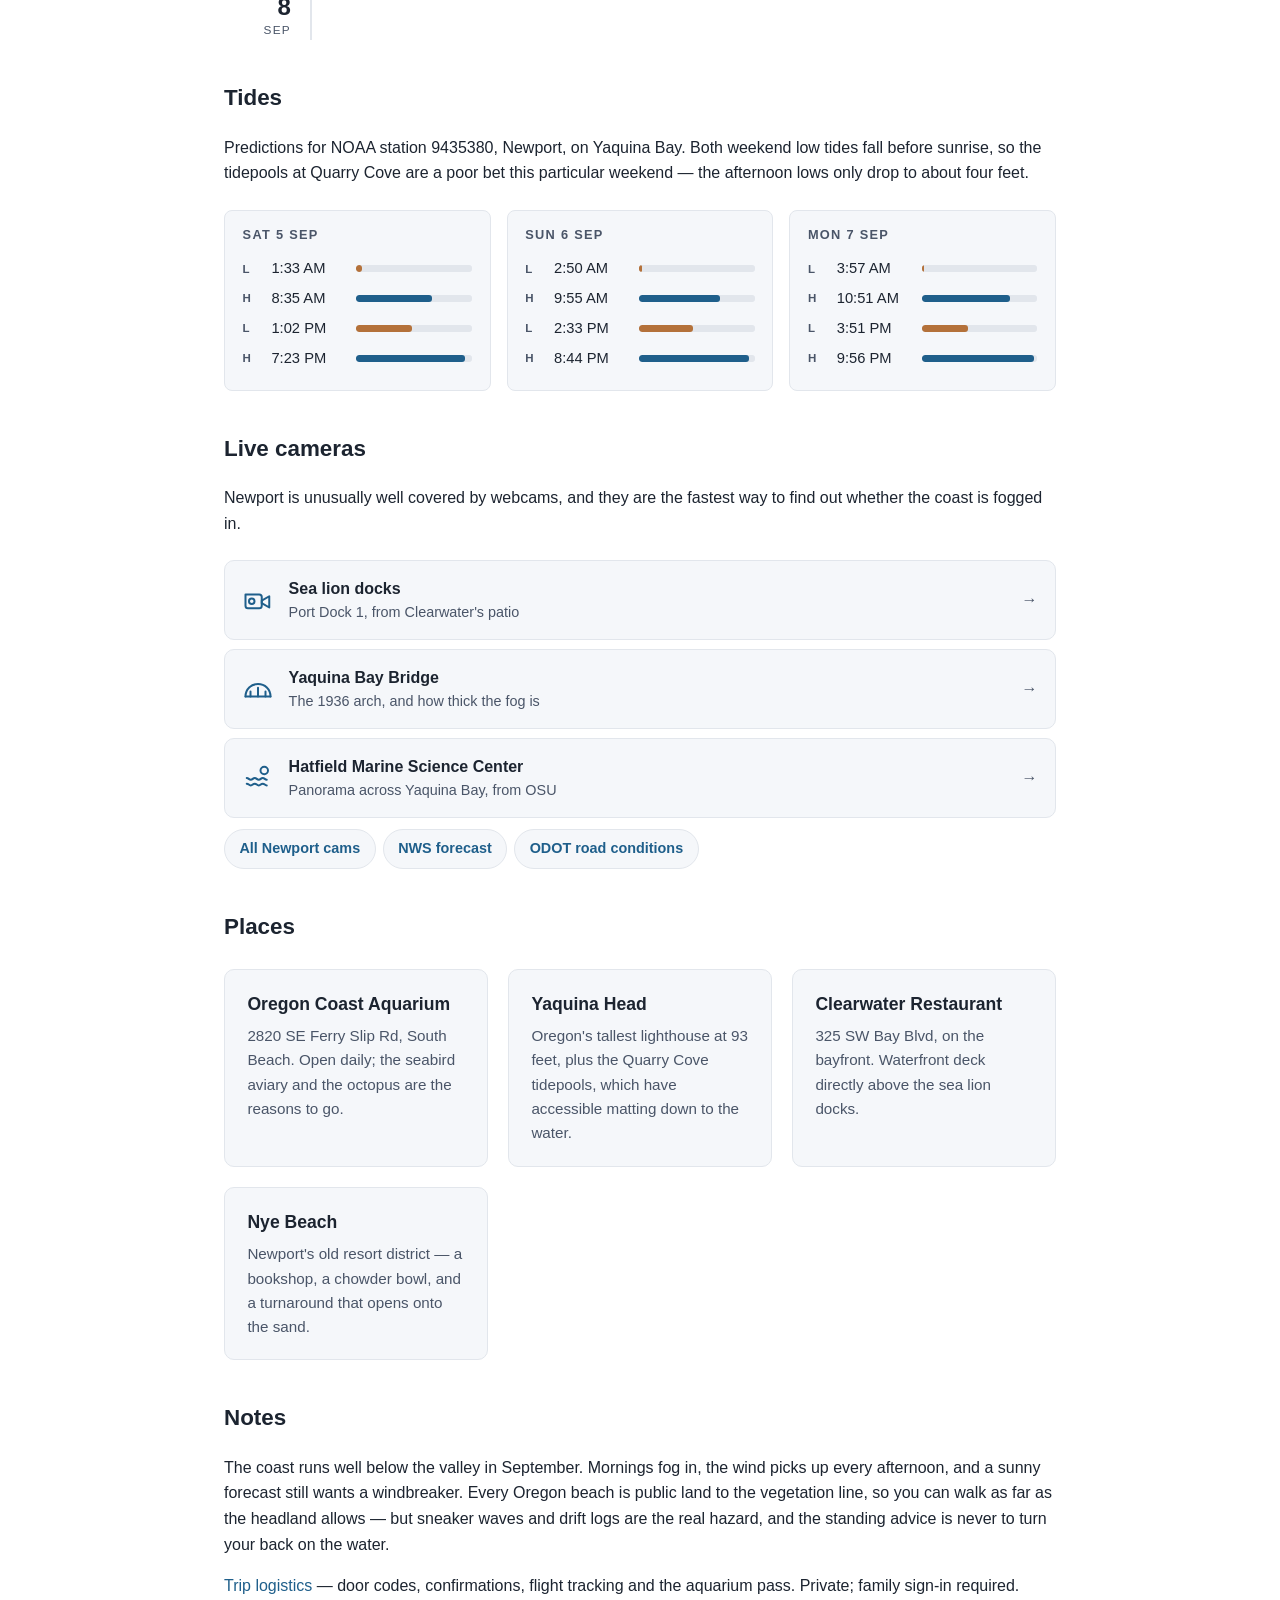
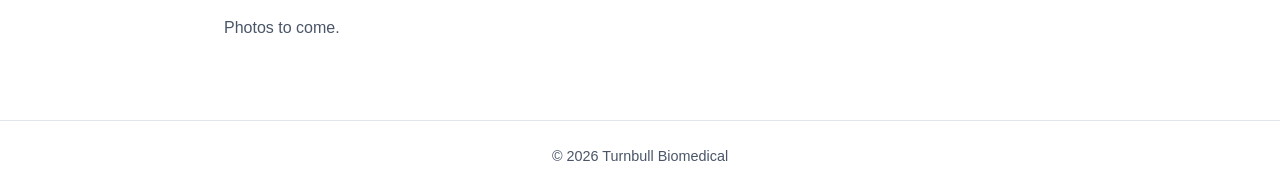
==== commit 9a321f95: "Weather block: retry, timeout, and recovery on reconnect" ====
--- a/trips/oregon.html
+++ b/trips/oregon.html
@@ -374,7 +374,14 @@
     "&daily=weather_code,temperature_2m_max,temperature_2m_min,precipitation_probability_max,wind_speed_10m_max" +
     "&temperature_unit=fahrenheit&wind_speed_unit=mph&timezone=America%2FLos_Angeles&forecast_days=10";
 
-  fetch(url, { cache: "no-store" })
+  var attempt = 0, lastOk = 0, timer = null;
+
+  function load() {
+    var ctrl = ("AbortController" in window) ? new AbortController() : null;
+    if (timer) { clearTimeout(timer); timer = null; }
+    if (ctrl) timer = setTimeout(function () { ctrl.abort(); }, 9000);
+
+    fetch(url, ctrl ? { cache: "no-store", signal: ctrl.signal } : { cache: "no-store" })
     .then(function (r) {
       if (!r.ok) throw new Error("HTTP " + r.status);
       return r.json();
@@ -383,6 +390,12 @@
       var cur = data && data.current;
       var day = data && data.daily;
       if (!cur || !day || !day.time) throw new Error("unexpected shape");
+
+      if (timer) { clearTimeout(timer); timer = null; }
+      attempt = 0;
+      lastOk = Date.now();
+      document.getElementById("now").onclick = null;
+      document.getElementById("now").style.cursor = "";
 
       var d = describe(cur.weather_code);
       document.getElementById("nowIcon").innerHTML = ICONS[d[1]];
@@ -420,6 +433,9 @@
         stamp.toLocaleTimeString([], { hour: "numeric", minute: "2-digit" });
     })
     .catch(function () {
+      if (timer) { clearTimeout(timer); timer = null; }
+      if (attempt < 2) { attempt++; setTimeout(load, 1500 * attempt); return; }
+
       document.getElementById("nowTemp").innerHTML = "&mdash;";
       document.getElementById("nowDesc").textContent =
         "Couldn't reach the forecast just now.";
@@ -428,9 +444,25 @@
         rows[i].querySelector(".t-cond").innerHTML = "Not loaded<em>Newport, OR</em>";
       }
       document.getElementById("fcNote").innerHTML =
-        'Live weather is unavailable right now — the ' +
-        '<a href="https://forecast.weather.gov/MapClick.php?lat=44.6368&amp;lon=-124.0535">National Weather Service forecast</a> for Newport still works.';
+        'Live weather didn\'t load — tap the card above to try again, or use the ' +
+        '<a href="https://forecast.weather.gov/MapClick.php?lat=44.6368&amp;lon=-124.0535">National Weather Service forecast</a> for Newport.';
+      var card = document.getElementById("now");
+      card.style.cursor = "pointer";
+      card.onclick = function () {
+        attempt = 0;
+        document.getElementById("nowDesc").textContent = "Trying again…";
+        load();
+      };
     });
+  }
+
+  load();
+
+  window.addEventListener("online", function () { attempt = 0; load(); });
+
+  document.addEventListener("visibilitychange", function () {
+    if (!document.hidden && Date.now() - lastOk > 600000) { attempt = 0; load(); }
+  });
 })();
 </script>
 </body>
